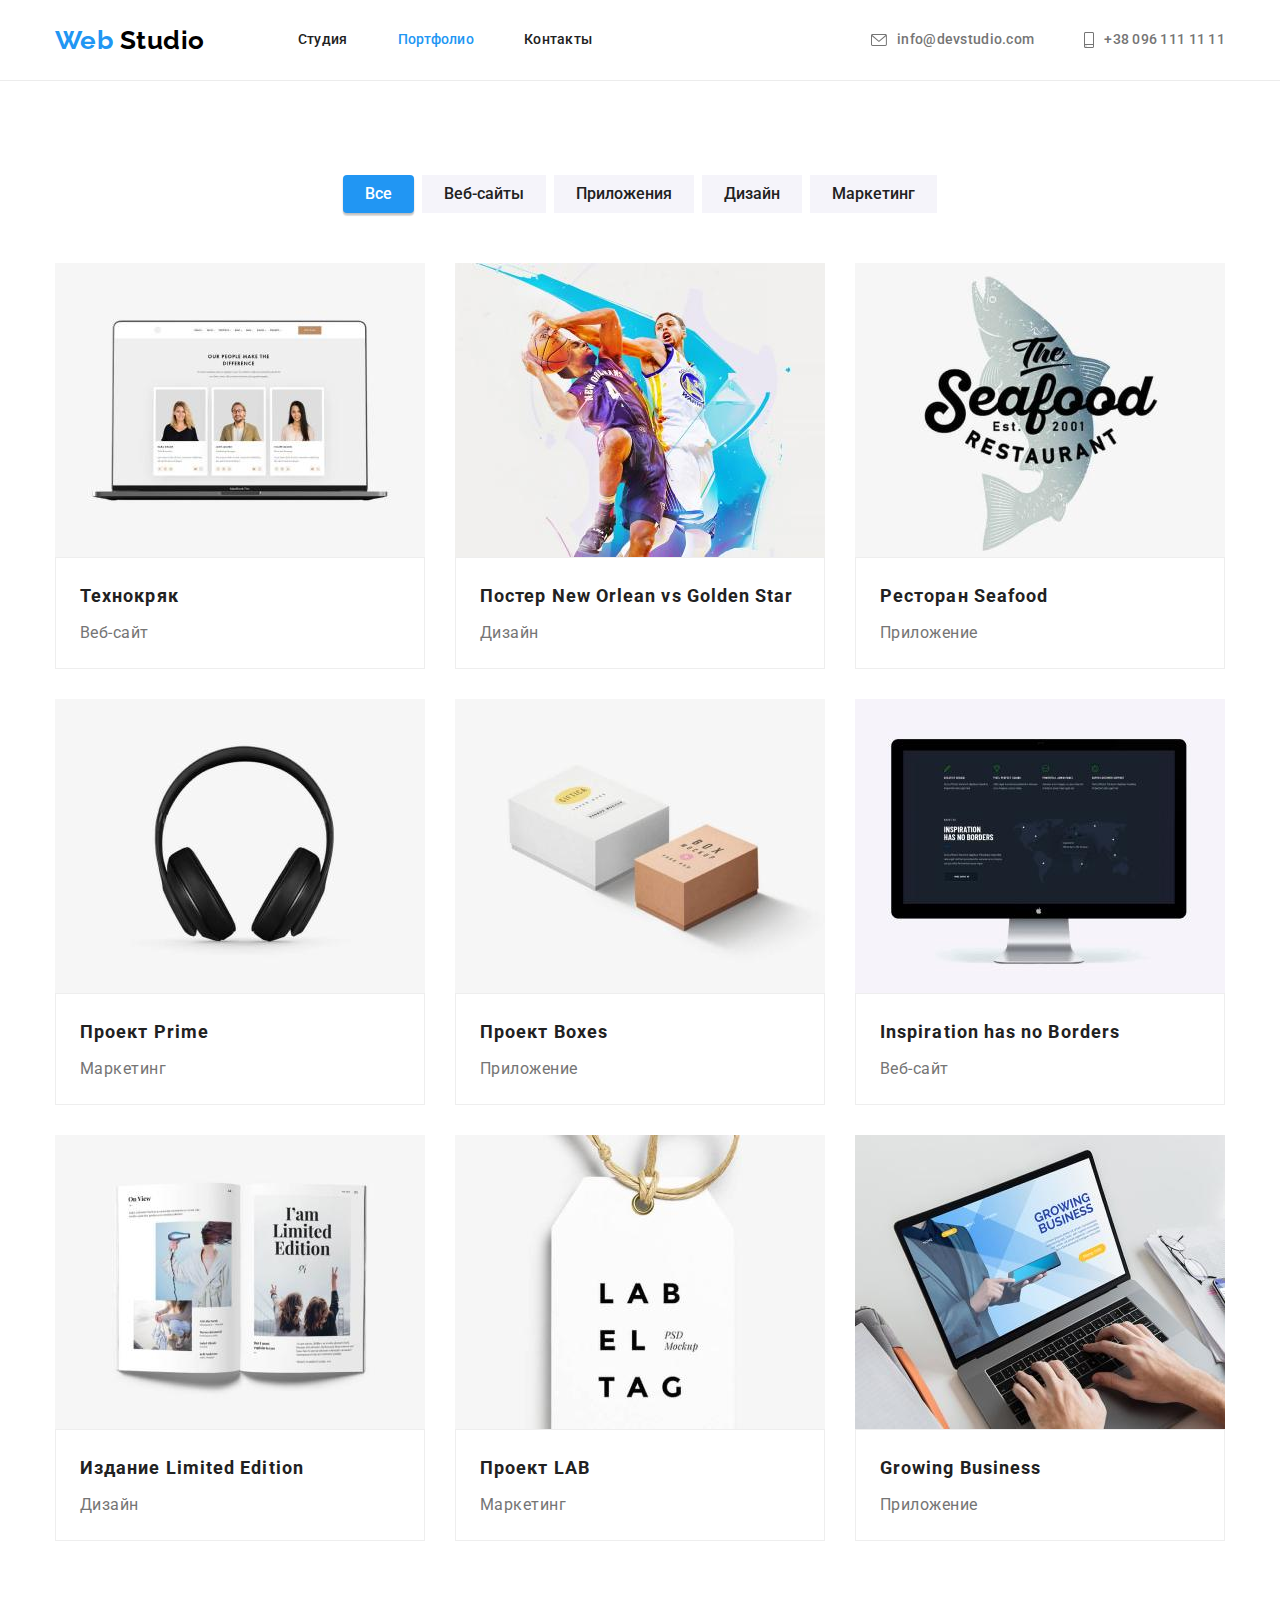
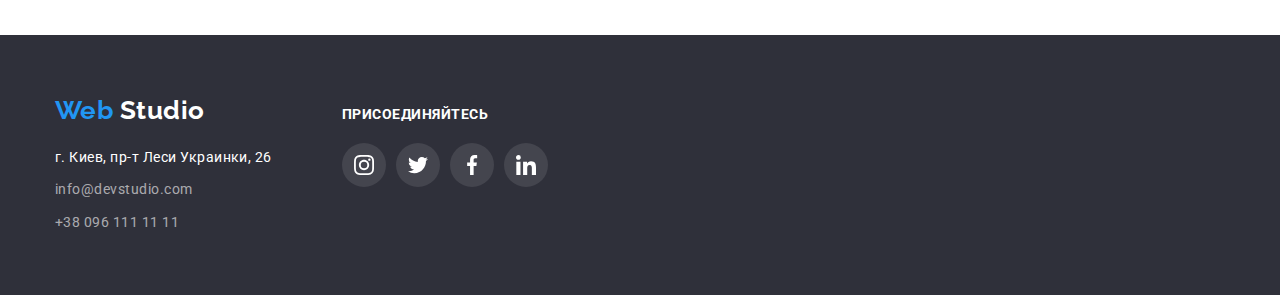
==== portfolio.html @ b8093988 "Перенесены итоги предыдущего ДЗ" ====
<!DOCTYPE html>
<html lang="ru">
	<head>
		<meta charset="UTF-8" />
		<meta http-equiv="X-UA-Compatible" content="IE=edge" />
		<meta name="viewport" content="width=device-width, initial-scale=1.0" />
		<title>Портфолио</title>
		<link rel="preconnect" href="https://fonts.googleapis.com" />
		<link rel="preconnect" href="https://fonts.gstatic.com" crossorigin />
		<link
			href="https://fonts.googleapis.com/css2?family=Raleway:wght@700&family=Roboto:wght@400;500;700;900&display=swap"
			rel="stylesheet"
		/>
		<link rel="stylesheet" href="https://cdnjs.cloudflare.com/ajax/libs/modern-normalize/1.1.0/modern-normalize.css" />
		<link rel="stylesheet" href="./css/styles.css" />
	</head>

	<body>
		<!-- Шапка страницы -->
		<header class="header">
			<div class="container header-container">
				<nav class="header-nav">
					<a class="header-logo link" href="./index.html" lang="en">
						<span class="accent">Web</span>
						Studio
					</a>
					<ul class="nav-list list">
						<li class="nav-item">
							<a class="nav-link link" href="./index.html">Студия</a>
						</li>
						<li class="nav-item">
							<a class="nav-link link current" href="./portfolio.html">Портфолио</a>
						</li>
						<li class="nav-item"><a class="nav-link link" href="">Контакты</a></li>
					</ul>
				</nav>
				<ul class="contact-list list">
					<li class="contact-item">
						<a class="contact-link link" href="mailto:info@devstudio.com">
							<svg class="header-contact-icon" width="16" height="12">
								<use href="./images/icons.svg#icon-envelope"></use>
							</svg>
							info@devstudio.com
						</a>
					</li>
					<li class="contact-item">
						<a class="contact-link link" href="tel:+380961111111">
							<svg class="header-contact-icon" width="10" height="16">
								<use href="./images/icons.svg#icon-phone"></use>
							</svg>
							+38 096 111 11 11
						</a>
					</li>
				</ul>
			</div>
		</header>
		<!-- Уникальный контент страницы -->
		<main>
			<section class="portfolio section">
				<div class="container">
					<h1 class="visually-hidden">Работы</h1>
					<ul class="filter-list list">
						<li class="filter-item">
							<button type="button" class="filter-btn current-btn">Все</button>
						</li>
						<li class="filter-item">
							<button type="button" class="filter-btn">Веб-сайты</button>
						</li>
						<li class="filter-item">
							<button type="button" class="filter-btn">Приложения</button>
						</li>
						<li class="filter-item">
							<button type="button" class="filter-btn">Дизайн</button>
						</li>
						<li class="filter-item">
							<button type="button" class="filter-btn">Маркетинг</button>
						</li>
					</ul>
					<ul class="portfolio-list list">
						<li class="portfolio-item">
							<a href="" class="portfolio-link link">
								<img src="./images/project-1.jpg" alt="экран ноутбука" width="370" />
								<div class="portfolio-wrap">
									<h2 class="portfolio-titles">Технокряк</h2>
									<p class="portfolio-category">Веб-сайт</p>
								</div>
							</a>
						</li>
						<li class="portfolio-item">
							<a href="" class="portfolio-link link">
								<img src="./images/project-2.jpg" alt="два баскетболиста с мячом" width="370" />
								<div class="portfolio-wrap">
									<h2 class="portfolio-titles">
										Постер
										<span lang="en">New Orlean vs Golden Star</span>
									</h2>
									<p class="portfolio-category">Дизайн</p>
								</div>
							</a>
						</li>
						<li class="portfolio-item">
							<a href="" class="portfolio-link link">
								<img src="./images/project-3.jpg" alt="надпись с фоном в виде рыбы" width="370" />
								<div class="portfolio-wrap">
									<h2 class="portfolio-titles">
										Ресторан
										<span lang="en">Seafood</span>
									</h2>
									<p class="portfolio-category">Приложение</p>
								</div>
							</a>
						</li>
						<li class="portfolio-item">
							<a href="" class="portfolio-link link">
								<img src="./images/project-4.jpg" alt="наушники" width="370" />
								<div class="portfolio-wrap">
									<h2 class="portfolio-titles">
										Проект
										<span lang="en">Prime</span>
									</h2>
									<p class="portfolio-category">Маркетинг</p>
								</div>
							</a>
						</li>
						<li class="portfolio-item">
							<a href="" class="portfolio-link link">
								<img src="./images/project-5.jpg" alt="коробки" width="370" />
								<div class="portfolio-wrap">
									<h2 class="portfolio-titles">
										Проект
										<span lang="en">Boxes</span>
									</h2>
									<p class="portfolio-category">Приложение</p>
								</div>
							</a>
						</li>
						<li class="portfolio-item">
							<a href="" class="portfolio-link link">
								<img src="./images/project-6.jpg" alt="монитор" width="370" />
								<div class="portfolio-wrap">
									<h2 class="portfolio-titles" lang="en">Inspiration has no Borders</h2>
									<p class="portfolio-category">Веб-сайт</p>
								</div>
							</a>
						</li>
						<li class="portfolio-item">
							<a href="" class="portfolio-link link">
								<img src="./images/project-7.jpg" alt="разворот журнала" width="370" />
								<div class="portfolio-wrap">
									<h2 class="portfolio-titles">
										Издание
										<span lang="en">Limited Edition</span>
									</h2>
									<p class="portfolio-category">Дизайн</p>
								</div>
							</a>
						</li>
						<li class="portfolio-item">
							<a href="" class="portfolio-link link">
								<img src="./images/project-8.jpg" alt="белая бирка" width="370" />
								<div class="portfolio-wrap">
									<h2 class="portfolio-titles">
										Проект
										<span lang="en">LAB</span>
									</h2>
									<p class="portfolio-category">Маркетинг</p>
								</div>
							</a>
						</li>
						<li class="portfolio-item">
							<a href="" class="portfolio-link link">
								<img src="./images/project-9.jpg" alt="человек работает за ноутбуком" width="370" />
								<div class="portfolio-wrap">
									<h2 class="portfolio-titles" lang="en">Growing Business</h2>
									<p class="portfolio-category">Приложение</p>
								</div>
							</a>
						</li>
					</ul>
				</div>
			</section>
		</main>
		<footer class="footer">
			<div class="container">
				<div class="footer-container">
					<a class="footer-logo link" href="./index.html">
						<span class="accent">Web</span>
						Studio
					</a>
					<address class="footer-address">
						<ul class="footer-list list">
							<li class="footer-item">
								<a
									class="footer-map link"
									href="https://goo.gl/maps/WgoKR5kKBHzv3oiY9"
									target="_blank"
									rel="noopener noreferrer"
								>
									г. Киев, пр-т Леси Украинки, 26
								</a>
							</li>
							<li class="footer-item">
								<a class="footer-contact link" href="mailto:info@devstudio.com">info@devstudio.com</a>
							</li>
							<li class="footer-item">
								<a class="footer-contact link" href="tel:+380961111111">+38 096 111 11 11</a>
							</li>
						</ul>
					</address>
				</div>
				<div class="footer-container">
					<p class="join-title">присоединяйтесь</p>
					<ul class="footer-social-list list">
						<li class="footer-social-item">
							<a href="" class="footer-social-link">
								<svg class="footer-social-icon" width="20" height="20">
									<use href="./images/icons.svg#icon-instagram"></use>
								</svg>
							</a>
						</li>
						<li class="footer-social-item">
							<a href="" class="footer-social-link">
								<svg class="footer-social-icon" width="20" height="20">
									<use href="./images/icons.svg#icon-twitter"></use>
								</svg>
							</a>
						</li>
						<li class="footer-social-item">
							<a href="" class="footer-social-link">
								<svg class="footer-social-icon" width="20" height="20">
									<use href="./images/icons.svg#icon-facebook"></use>
								</svg>
							</a>
						</li>
						<li class="footer-social-item">
							<a href="" class="footer-social-link">
								<svg class="footer-social-icon" width="20" height="20">
									<use href="./images/icons.svg#icon-linkedin"></use>
								</svg>
							</a>
						</li>
					</ul>
				</div>
			</div>
		</footer>
	</body>
</html>
---- css/styles.css ----
:root {
	--main-text-color: #757575;
	--main-title-color: #212121;
	--main-logo-color: #000000;
	--accent-color: #2196f3;
	--secondary-title-color: #ffffff;
	--third-link-color: rgba(255, 255, 255, 0.6);
	--secondary-bgr-color: #2f303a;
	--team-bgr-color: #f5f4fa;
	--border-color: #ececec;
}
body {
	font-family: "Roboto", sans-serif;
	letter-spacing: 0.03em;
	color: var(--main-title-color);
	background-color: var(--secondary-title-color);
}
p,
h1,
h2,
h3,
h4,
h5,
h6 {
	margin: 0;
}
ul {
	margin: 0;
	padding: 0;
}
img {
	display: block;
	max-width: 100%;
	height: auto;
}
.container {
	width: 1200px;
	padding-left: 15px;
	padding-right: 15px;
	margin: 0 auto;
}
.section {
	padding-top: 94px;
	padding-bottom: 94px;
}

.list {
	list-style: none;
}
.link {
	text-decoration: none;
}
.visually-hidden {
	position: absolute;
	white-space: nowrap;
	width: 1px;
	height: 1px;
	overflow: hidden;
	border: 0;
	padding: 0;
	clip: rect(0 0 0 0);
	clip-path: inset(50%);
	margin: -1px;
}
/* ---------------------------------HEADER---------------------------- */
.header-container,
.header-nav,
.nav-list {
	display: flex;
	align-items: center;
}
.contact-list {
	display: flex;
	margin-left: auto;
}
.contact-link {
	display: flex;
	align-items: center;
}

.header {
	border-bottom: 1px solid var(--border-color);
}
.nav-item:not(:last-child),
.contact-item:not(:last-child) {
	margin-right: 50px;
}
.header-logo {
	font-family: Raleway;
	font-weight: 700;
	font-size: 26px;
	line-height: 1.19;
	color: var(--main-logo-color);

	margin-right: 93px;
	padding-top: 24px;
	padding-bottom: 24px;
}
.nav-link {
	font-weight: 500;
	font-size: 14px;
	line-height: 1.14;
	letter-spacing: 0.02em;
	color: var(--main-title-color);

	display: block;
	padding-top: 32px;
	padding-bottom: 32px;
}
.accent,
.current {
	color: var(--accent-color);
}
.contact-link {
	font-weight: 500;
	font-size: 14px;
	line-height: 1.14;
	letter-spacing: 0.02em;
	color: var(--main-text-color);

	padding-top: 32px;
	padding-bottom: 32px;
}
.nav-link:hover,
.nav-link:focus,
.contact-link:hover,
.contact-link:focus,
.footer-contact:hover,
.footer-contact:focus {
	color: var(--accent-color);
}
.header-contact-icon {
	fill: currentColor;
	margin-right: 10px;
}
/* ---------------------------HERO--------------------------- */
.hero {
	background-color: var(--secondary-bgr-color);

	text-align: center;
	padding-top: 200px;
	padding-bottom: 200px;
}
.overlay {
	height: 600px;
	max-width: 1600px;
	margin-left: auto;
	margin-right: auto;
	background-image: linear-gradient(rgba(47, 48, 58, 0.4), rgba(47, 48, 58, 0.4)), url(../images/hero.jpg);
	background-size: cover;
	background-repeat: no-repeat;
	background-position: center;
}
.hero-title {
	font-weight: 900;
	font-size: 44px;
	line-height: 1.36;
	text-align: center;
	letter-spacing: 0.06em;
	text-transform: uppercase;
	color: var(--secondary-title-color);

	margin-bottom: 30px;
}
.button {
	font-family: inherit;
	font-weight: 700;
	font-size: 16px;
	line-height: 1.87;
	letter-spacing: 0.06em;
	color: var(--secondary-title-color);
	background-color: var(--accent-color);
	cursor: pointer;

	border: 0;
	border-radius: 4px;
	padding: 10px 32px;
}
/* ---------------------------ADVANTAGE SECTION----------------- */
.advantage-list {
	display: flex;
}
.advantage-item {
	width: 270px;
}
.advantage-item:not(:last-child) {
	margin-right: 30px;
}
.advantage-container-icon {
	width: 270px;
	height: 120px;
	display: flex;
	align-items: center;
	justify-content: center;
	margin-bottom: 30px;
	background: var(--team-bgr-color);
	border-radius: 4px;
}
.advantage-title {
	font-size: 14px;
	line-height: 1.14;
	text-transform: uppercase;
	margin-bottom: 10px;
}
.advantage-text {
	font-size: 14px;
	line-height: 1.71;
	color: var(--main-text-color);
}
/* ---------------------------OUR WORK-------------------------- */
.work-section {
	padding-top: 0;
}
.work-title {
	font-size: 36px;
	line-height: 1.17;
	text-align: center;

	margin-bottom: 50px;
}
.work-list {
	display: flex;
}
.work-item:not(:last-child) {
	margin-right: 30px;
}
/* ----------------------------TEAM------------------------------ */
.team {
	background-color: var(--team-bgr-color);
}
.team-title {
	font-size: 36px;
	line-height: 1.17;
	text-align: center;

	margin-bottom: 50px;
}
.team-list {
	display: flex;
	margin-right: -30px;
}
.team-item {
	margin-right: 30px;

	border-radius: 0px 0px 4px 4px;
	background: #ffffff;
	box-shadow: 0px 1px 3px rgba(0, 0, 0, 0.12), 0px 1px 1px rgba(0, 0, 0, 0.14), 0px 2px 1px rgba(0, 0, 0, 0.2);
}

.team-member {
	padding-top: 30px;
	padding-bottom: 30px;
}
.team-name {
	font-weight: 500;
	font-size: 16px;
	line-height: 1.19;
	text-align: center;

	margin-bottom: 10px;
}
.team-position {
	font-size: 16px;
	line-height: 1.19;
	text-align: center;
	color: var(--main-text-color);

	margin-bottom: 16px;
}
.team-social-list {
	display: flex;
	justify-content: center;
}

.team-social-item {
	width: 44px;
	height: 44px;
}

.team-social-item:not(:last-child) {
	margin-right: 10px;
}

.team-social-link {
	width: 100%;
	height: 100%;
	border-radius: 50%;
	display: flex;
	align-items: center;
	justify-content: center;
	background-color: var(--secondary-title-color);
	color: #afb1b8;
}

.team-social-icon {
	fill: currentColor;
}

.team-social-link:hover,
.team-social-link:focus {
	background-color: var(--accent-color);
	color: var(--secondary-title-color);
}
/* ----------------------------CLIENTS--------------------------*/
.clients-title {
	font-size: 36px;
	line-height: 1.17;
	text-align: center;

	margin-bottom: 50px;
}
.clients-list {
	display: flex;
	justify-content: center;
}
.clients-item {
	width: 170px;
	height: 92px;
}
.clients-item:not(:last-child) {
	margin-right: 30px;
}
.clients-link {
	display: flex;
	align-items: center;
	justify-content: center;
	border: 1px solid #afb1b8;
	border-radius: 4px;
	width: 100%;
	height: 100%;
	color: #afb1b8;
}
.clients-icon {
	fill: currentColor;
}
.clients-link:hover,
.clients-link:focus {
	color: var(--accent-color);
	border: 1px solid var(--accent-color);
}
/* ----------------------------PORTFOLIO--------------------------*/
.filter-list {
	display: flex;
	justify-content: center;
	margin-bottom: 50px;
}
.filter-item:not(:last-child) {
	margin-right: 8px;
}
.filter-btn {
	font-family: inherit;
	font-weight: 500;
	font-size: 16px;
	line-height: 1.62;
	text-align: center;
	color: var(--main-title-color);
	background-color: var(--team-bgr-color);
	cursor: pointer;

	padding: 6px 22px;
	border: 0;
}
.filter-btn:hover,
.filter-btn:focus,
.current-btn {
	color: var(--secondary-title-color);
	background-color: var(--accent-color);
	box-shadow: 0px 3px 1px rgba(0, 0, 0, 0.1), 0px 1px 2px rgba(0, 0, 0, 0.08), 0px 2px 2px rgba(0, 0, 0, 0.12);
	border-radius: 4px;
	border: 0;
}
.portfolio-list {
	display: flex;
	flex-wrap: wrap;
	margin-right: -30px;
	margin-bottom: -30px;
}
.portfolio-item {
	flex-basis: calc(100% / 3 - 30px);
	margin-right: 30px;
	margin-bottom: 30px;
}
.portfolio-link {
	display: block;
}
.portfolio-link:hover,
.portfolio-link:focus {
	box-shadow: 0px 1px 1px rgba(0, 0, 0, 0.12), 0px 4px 4px rgba(0, 0, 0, 0.06), 1px 4px 6px rgba(0, 0, 0, 0.16);
}
.portfolio-wrap {
	background: var(--secondary-title-color);
	border: 1px solid #eeeeee;
	padding: 20px 24px;
}
.portfolio-titles {
	font-size: 18px;
	line-height: 2;
	letter-spacing: 0.06em;
	color: var(--main-title-color);
	margin-bottom: 4px;
}

.portfolio-category {
	font-size: 16px;
	line-height: 1.87;
	color: var(--main-text-color);
}

/* ----------------------------FOOTER--------------------------- */
.footer {
	background-color: var(--secondary-bgr-color);

	padding-top: 60px;
	padding-bottom: 60px;
}
.footer > .container {
	display: flex;
	align-items: baseline;
}
.footer-container:not(:last-child) {
	margin-right: 70px;
}
.footer-logo {
	font-family: Raleway;
	font-weight: 700;
	font-size: 26px;
	line-height: 1.19;
	color: var(--secondary-title-color);

	display: block;
	margin-bottom: 20px;
}
.footer-address {
	font-style: normal;
	font-size: 14px;
	line-height: 1.71;
}
.footer-item:not(:last-child) {
	margin-bottom: 9px;
}
.footer-map {
	color: var(--secondary-title-color);
}
.footer-contact {
	color: var(--third-link-color);
}
.join-title {
	font-weight: 700;
	font-size: 14px;
	line-height: 1.14;
	text-transform: uppercase;
	color: var(--secondary-title-color);

	margin-bottom: 20px;
}
.footer-social-list {
	display: flex;
	justify-content: center;
	align-items: center;
}

.footer-social-item {
	width: 44px;
	height: 44px;
}

.footer-social-item:not(:last-child) {
	margin-right: 10px;
}

.footer-social-link {
	width: 100%;
	height: 100%;
	border-radius: 50%;
	display: flex;
	align-items: center;
	justify-content: center;
	background-color: rgba(255, 255, 255, 0.1);
	color: var(--secondary-title-color);
}

.footer-social-icon {
	fill: currentColor;
}

.footer-social-link:hover,
.footer-social-link:focus {
	background-color: var(--accent-color);
}
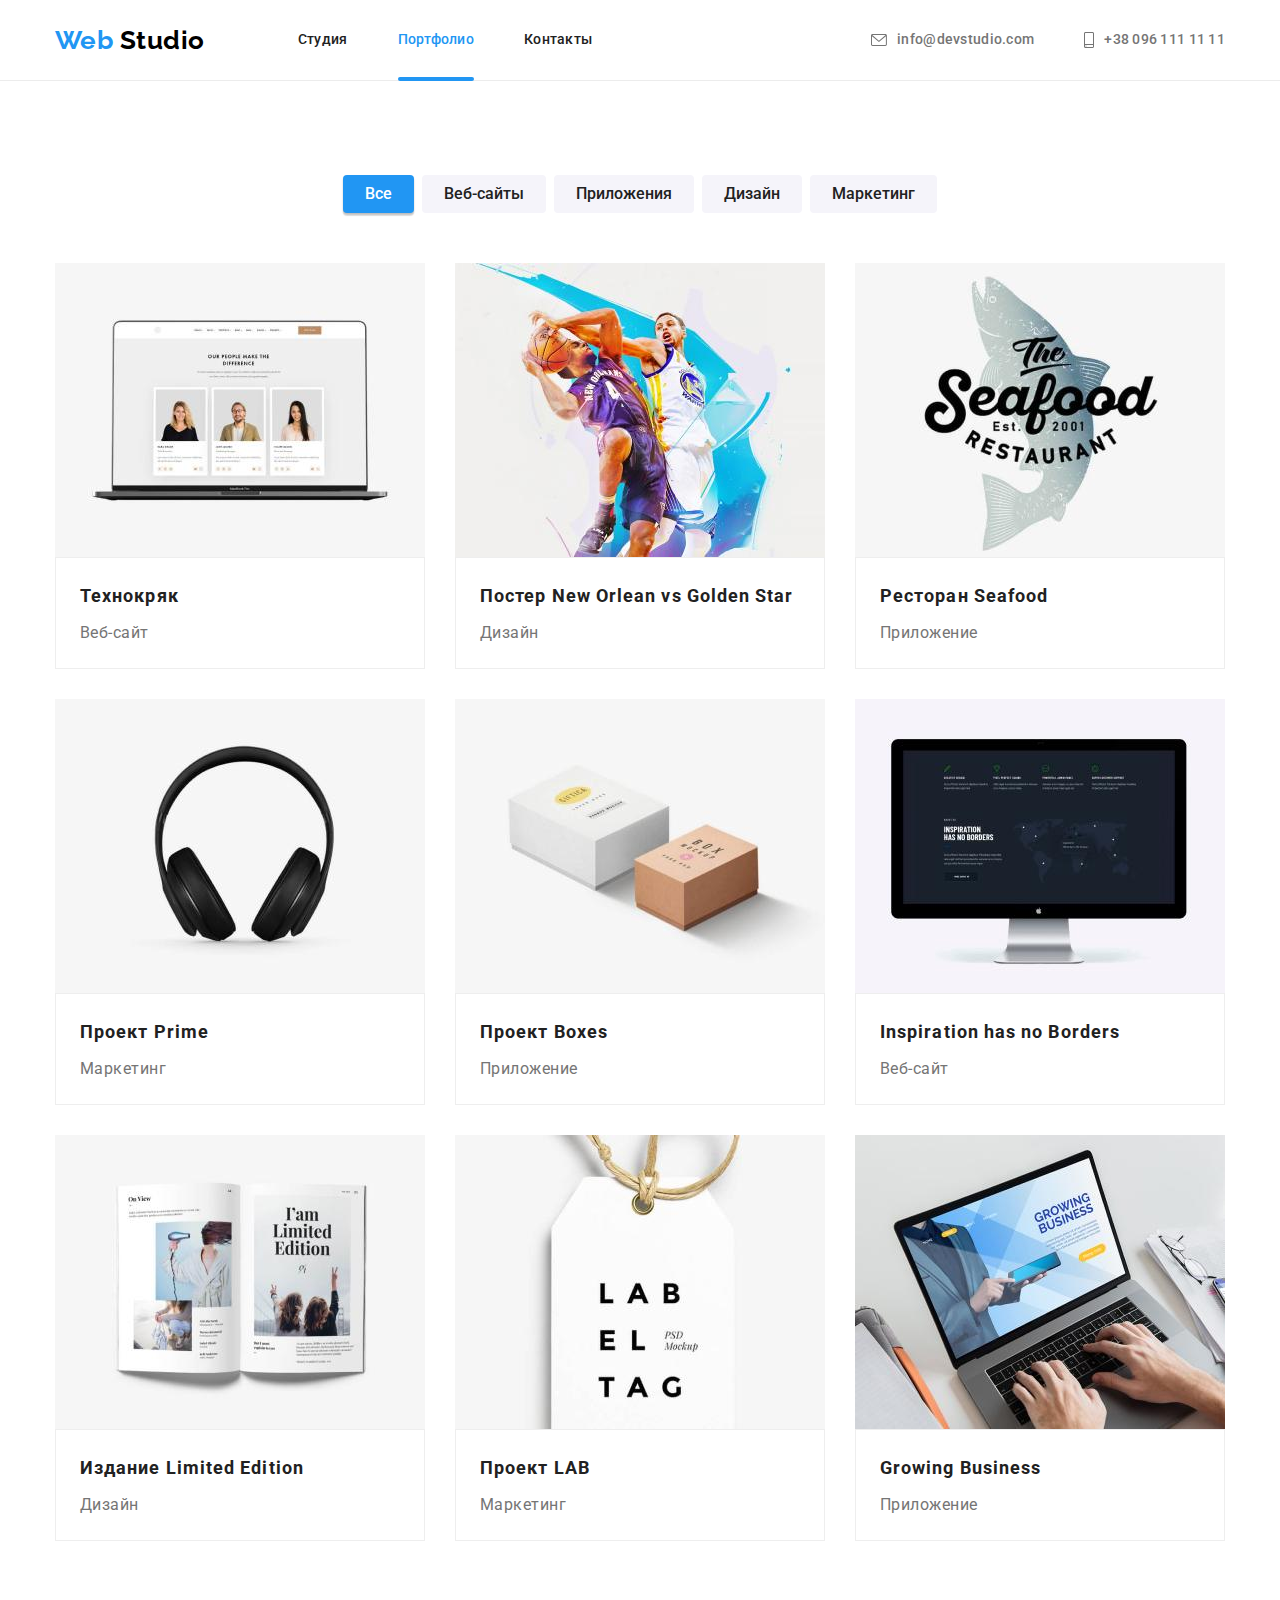
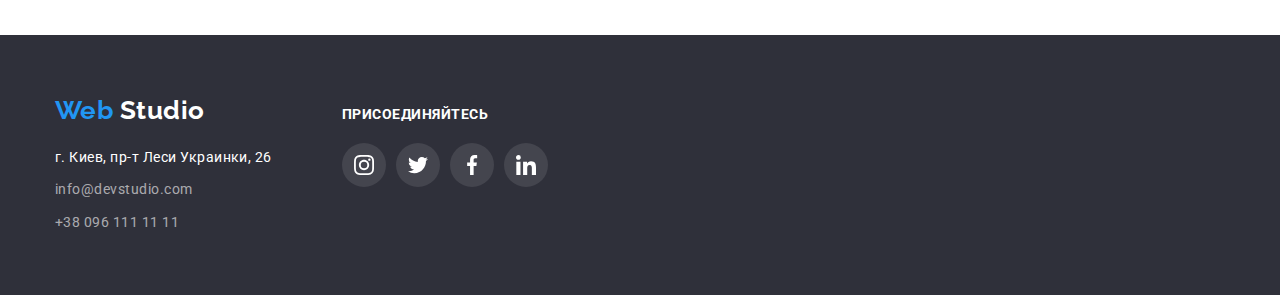
==== commit ddf97ac6: "Добавлена анимация декоративных эффектов и модальное окно" ====
--- a/portfolio.html
+++ b/portfolio.html
@@ -79,7 +79,13 @@
 					<ul class="portfolio-list list">
 						<li class="portfolio-item">
 							<a href="" class="portfolio-link link">
-								<img src="./images/project-1.jpg" alt="экран ноутбука" width="370" />
+								<div class="portfolio-overlay">
+									<img src="./images/project-1.jpg" alt="экран ноутбука" width="370" />
+									<p class="portfolio-text">
+										Технокряк это современная площадка распространения коронавируса. Компании используют эту платформу
+										для цифрового шпионажа и атак на защищённые сервера конкурентов.
+									</p>
+								</div>
 								<div class="portfolio-wrap">
 									<h2 class="portfolio-titles">Технокряк</h2>
 									<p class="portfolio-category">Веб-сайт</p>
@@ -88,7 +94,13 @@
 						</li>
 						<li class="portfolio-item">
 							<a href="" class="portfolio-link link">
-								<img src="./images/project-2.jpg" alt="два баскетболиста с мячом" width="370" />
+								<div class="portfolio-overlay">
+									<img src="./images/project-2.jpg" alt="два баскетболиста с мячом" width="370" />
+									<p class="portfolio-text">
+										Технокряк это современная площадка распространения коронавируса. Компании используют эту платформу
+										для цифрового шпионажа и атак на защищённые сервера конкурентов.
+									</p>
+								</div>
 								<div class="portfolio-wrap">
 									<h2 class="portfolio-titles">
 										Постер
@@ -100,7 +112,13 @@
 						</li>
 						<li class="portfolio-item">
 							<a href="" class="portfolio-link link">
-								<img src="./images/project-3.jpg" alt="надпись с фоном в виде рыбы" width="370" />
+								<div class="portfolio-overlay">
+									<img src="./images/project-3.jpg" alt="надпись с фоном в виде рыбы" width="370" />
+									<p class="portfolio-text">
+										Технокряк это современная площадка распространения коронавируса. Компании используют эту платформу
+										для цифрового шпионажа и атак на защищённые сервера конкурентов.
+									</p>
+								</div>
 								<div class="portfolio-wrap">
 									<h2 class="portfolio-titles">
 										Ресторан
@@ -112,7 +130,13 @@
 						</li>
 						<li class="portfolio-item">
 							<a href="" class="portfolio-link link">
-								<img src="./images/project-4.jpg" alt="наушники" width="370" />
+								<div class="portfolio-overlay">
+									<img src="./images/project-4.jpg" alt="наушники" width="370" />
+									<p class="portfolio-text">
+										Технокряк это современная площадка распространения коронавируса. Компании используют эту платформу
+										для цифрового шпионажа и атак на защищённые сервера конкурентов.
+									</p>
+								</div>
 								<div class="portfolio-wrap">
 									<h2 class="portfolio-titles">
 										Проект
@@ -124,7 +148,13 @@
 						</li>
 						<li class="portfolio-item">
 							<a href="" class="portfolio-link link">
-								<img src="./images/project-5.jpg" alt="коробки" width="370" />
+								<div class="portfolio-overlay">
+									<img src="./images/project-5.jpg" alt="коробки" width="370" />
+									<p class="portfolio-text">
+										Технокряк это современная площадка распространения коронавируса. Компании используют эту платформу
+										для цифрового шпионажа и атак на защищённые сервера конкурентов.
+									</p>
+								</div>
 								<div class="portfolio-wrap">
 									<h2 class="portfolio-titles">
 										Проект
@@ -136,7 +166,13 @@
 						</li>
 						<li class="portfolio-item">
 							<a href="" class="portfolio-link link">
-								<img src="./images/project-6.jpg" alt="монитор" width="370" />
+								<div class="portfolio-overlay">
+									<img src="./images/project-6.jpg" alt="монитор" width="370" />
+									<p class="portfolio-text">
+										Технокряк это современная площадка распространения коронавируса. Компании используют эту платформу
+										для цифрового шпионажа и атак на защищённые сервера конкурентов.
+									</p>
+								</div>
 								<div class="portfolio-wrap">
 									<h2 class="portfolio-titles" lang="en">Inspiration has no Borders</h2>
 									<p class="portfolio-category">Веб-сайт</p>
@@ -145,7 +181,13 @@
 						</li>
 						<li class="portfolio-item">
 							<a href="" class="portfolio-link link">
-								<img src="./images/project-7.jpg" alt="разворот журнала" width="370" />
+								<div class="portfolio-overlay">
+									<img src="./images/project-7.jpg" alt="разворот журнала" width="370" />
+									<p class="portfolio-text">
+										Технокряк это современная площадка распространения коронавируса. Компании используют эту платформу
+										для цифрового шпионажа и атак на защищённые сервера конкурентов.
+									</p>
+								</div>
 								<div class="portfolio-wrap">
 									<h2 class="portfolio-titles">
 										Издание
@@ -157,7 +199,13 @@
 						</li>
 						<li class="portfolio-item">
 							<a href="" class="portfolio-link link">
-								<img src="./images/project-8.jpg" alt="белая бирка" width="370" />
+								<div class="portfolio-overlay">
+									<img src="./images/project-8.jpg" alt="белая бирка" width="370" />
+									<p class="portfolio-text">
+										Технокряк это современная площадка распространения коронавируса. Компании используют эту платформу
+										для цифрового шпионажа и атак на защищённые сервера конкурентов.
+									</p>
+								</div>
 								<div class="portfolio-wrap">
 									<h2 class="portfolio-titles">
 										Проект
@@ -169,7 +217,13 @@
 						</li>
 						<li class="portfolio-item">
 							<a href="" class="portfolio-link link">
-								<img src="./images/project-9.jpg" alt="человек работает за ноутбуком" width="370" />
+								<div class="portfolio-overlay">
+									<img src="./images/project-9.jpg" alt="человек работает за ноутбуком" width="370" />
+									<p class="portfolio-text">
+										Технокряк это современная площадка распространения коронавируса. Компании используют эту платформу
+										для цифрового шпионажа и атак на защищённые сервера конкурентов.
+									</p>
+								</div>
 								<div class="portfolio-wrap">
 									<h2 class="portfolio-titles" lang="en">Growing Business</h2>
 									<p class="portfolio-category">Приложение</p>
--- a/css/styles.css
+++ b/css/styles.css
@@ -8,6 +8,9 @@
 	--secondary-bgr-color: #2f303a;
 	--team-bgr-color: #f5f4fa;
 	--border-color: #ececec;
+
+	--transition-duration: 250ms;
+	--transition-timing-function: cubic-bezier(0.4, 0, 0.2, 1);
 }
 body {
 	font-family: "Roboto", sans-serif;
@@ -97,20 +100,36 @@
 	padding-bottom: 24px;
 }
 .nav-link {
+	display: block;
+	padding-top: 32px;
+	padding-bottom: 32px;
+
 	font-weight: 500;
 	font-size: 14px;
 	line-height: 1.14;
 	letter-spacing: 0.02em;
 	color: var(--main-title-color);
 
-	display: block;
-	padding-top: 32px;
-	padding-bottom: 32px;
+	transition: color var(--transition-duration) var(--transition-timing-function);
 }
 .accent,
 .current {
 	color: var(--accent-color);
 }
+.nav-item {
+	position: relative;
+}
+.current::after {
+	content: "";
+	position: absolute;
+	bottom: -1px;
+	right: 0;
+	width: 100%;
+	height: 4px;
+	background: var(--accent-color);
+	border-radius: 2px;
+}
+
 .contact-link {
 	font-weight: 500;
 	font-size: 14px;
@@ -120,13 +139,12 @@
 
 	padding-top: 32px;
 	padding-bottom: 32px;
+	transition: color var(--transition-duration) var(--transition-timing-function);
 }
 .nav-link:hover,
 .nav-link:focus,
 .contact-link:hover,
-.contact-link:focus,
-.footer-contact:hover,
-.footer-contact:focus {
+.contact-link:focus {
 	color: var(--accent-color);
 }
 .header-contact-icon {
@@ -176,6 +194,54 @@
 	border-radius: 4px;
 	padding: 10px 32px;
 }
+.backdrop {
+	position: fixed;
+	top: 0;
+	left: 0;
+	width: 100vw;
+	height: 100vh;
+	background: rgba(0, 0, 0, 0.2);
+	opacity: 1;
+	transition: opacity var(--transition-duration) var(--transition-timing-function),
+		visibility var(--transition-duration) var(--transition-timing-function);
+}
+.backdrop.is-hidden {
+	visibility: hidden;
+	opacity: 0;
+	pointer-events: none;
+}
+.modal {
+	position: absolute;
+	top: 50%;
+	left: 50%;
+	min-width: 528px;
+	min-height: 581px;
+	transform: translate(-50%, -50%) scale(1);
+	transition: transform var(--transition-duration) var(--transition-timing-function);
+	background: var(--secondary-title-color);
+	box-shadow: 0px 1px 3px rgba(0, 0, 0, 0.12), 0px 1px 1px rgba(0, 0, 0, 0.14), 0px 2px 1px rgba(0, 0, 0, 0.2);
+	border-radius: 4px;
+}
+.backdrop.is-hidden .modal {
+	transform: translate(-50%, -50%) scale(0.9);
+}
+.btn-close {
+	position: absolute;
+	right: 8px;
+	top: 8px;
+	display: flex;
+	align-items: center;
+	justify-content: center;
+	width: 30px;
+	height: 30px;
+	background: var(--secondary-title-color);
+	border: 1px solid rgba(0, 0, 0, 0.1);
+	border-radius: 50%;
+	cursor: pointer;
+}
+.btn-close-icon {
+	fill: var(--main-logo-color);
+}
 /* ---------------------------ADVANTAGE SECTION----------------- */
 .advantage-list {
 	display: flex;
@@ -187,11 +253,11 @@
 	margin-right: 30px;
 }
 .advantage-container-icon {
+	display: flex;
+	align-items: center;
+	justify-content: center;
 	width: 270px;
 	height: 120px;
-	display: flex;
-	align-items: center;
-	justify-content: center;
 	margin-bottom: 30px;
 	background: var(--team-bgr-color);
 	border-radius: 4px;
@@ -224,6 +290,25 @@
 .work-item:not(:last-child) {
 	margin-right: 30px;
 }
+.work-item {
+	position: relative;
+}
+.work-text {
+	position: absolute;
+	width: 100%;
+	bottom: 0;
+
+	font-weight: 700;
+	font-size: 14px;
+	line-height: 1.14;
+	text-align: center;
+	text-transform: uppercase;
+	background: rgba(47, 48, 58, 0.8);
+	color: var(--secondary-title-color);
+
+	padding-top: 27px;
+	padding-bottom: 27px;
+}
 /* ----------------------------TEAM------------------------------ */
 .team {
 	background-color: var(--team-bgr-color);
@@ -282,14 +367,16 @@
 }
 
 .team-social-link {
+	display: flex;
+	align-items: center;
+	justify-content: center;
 	width: 100%;
 	height: 100%;
 	border-radius: 50%;
-	display: flex;
-	align-items: center;
-	justify-content: center;
 	background-color: var(--secondary-title-color);
 	color: #afb1b8;
+	transition: color var(--transition-duration) var(--transition-timing-function),
+		background-color var(--transition-duration) var(--transition-timing-function);
 }
 
 .team-social-icon {
@@ -329,6 +416,8 @@
 	width: 100%;
 	height: 100%;
 	color: #afb1b8;
+	transition: color var(--transition-duration) var(--transition-timing-function),
+		border var(--transition-duration) var(--transition-timing-function);
 }
 .clients-icon {
 	fill: currentColor;
@@ -356,9 +445,12 @@
 	color: var(--main-title-color);
 	background-color: var(--team-bgr-color);
 	cursor: pointer;
-
+	transition: color var(--transition-duration) var(--transition-timing-function),
+		background-color var(--transition-duration) var(--transition-timing-function),
+		box-shadow var(--transition-duration) var(--transition-timing-function);
 	padding: 6px 22px;
 	border: 0;
+	border-radius: 4px;
 }
 .filter-btn:hover,
 .filter-btn:focus,
@@ -366,8 +458,8 @@
 	color: var(--secondary-title-color);
 	background-color: var(--accent-color);
 	box-shadow: 0px 3px 1px rgba(0, 0, 0, 0.1), 0px 1px 2px rgba(0, 0, 0, 0.08), 0px 2px 2px rgba(0, 0, 0, 0.12);
+	border: 0;
 	border-radius: 4px;
-	border: 0;
 }
 .portfolio-list {
 	display: flex;
@@ -382,11 +474,34 @@
 }
 .portfolio-link {
 	display: block;
+	transition: box-shadow var(--transition-duration) var(--transition-timing-function);
 }
 .portfolio-link:hover,
 .portfolio-link:focus {
 	box-shadow: 0px 1px 1px rgba(0, 0, 0, 0.12), 0px 4px 4px rgba(0, 0, 0, 0.06), 1px 4px 6px rgba(0, 0, 0, 0.16);
 }
+.portfolio-overlay {
+	position: relative;
+	overflow: hidden;
+}
+
+.portfolio-text {
+	position: absolute;
+	height: 100%;
+	padding: 63px 24px;
+	transform: translateY(0);
+	transition: transform var(--transition-duration) var(--transition-timing-function);
+
+	font-size: 18px;
+	line-height: 1.56;
+	color: var(--secondary-title-color);
+	background: rgba(33, 150, 243, 0.9);
+}
+.portfolio-link:hover .portfolio-text,
+.portfolio-link:focus .portfolio-text {
+	transform: translateY(-100%);
+}
+
 .portfolio-wrap {
 	background: var(--secondary-title-color);
 	border: 1px solid #eeeeee;
@@ -421,14 +536,14 @@
 	margin-right: 70px;
 }
 .footer-logo {
+	display: block;
+	margin-bottom: 20px;
+
 	font-family: Raleway;
 	font-weight: 700;
 	font-size: 26px;
 	line-height: 1.19;
 	color: var(--secondary-title-color);
-
-	display: block;
-	margin-bottom: 20px;
 }
 .footer-address {
 	font-style: normal;
@@ -443,6 +558,11 @@
 }
 .footer-contact {
 	color: var(--third-link-color);
+	transition: color var(--transition-duration) var(--transition-timing-function);
+}
+.footer-contact:hover,
+.footer-contact:focus {
+	color: var(--accent-color);
 }
 .join-title {
 	font-weight: 700;
@@ -469,14 +589,15 @@
 }
 
 .footer-social-link {
+	display: flex;
+	align-items: center;
+	justify-content: center;
 	width: 100%;
 	height: 100%;
 	border-radius: 50%;
-	display: flex;
-	align-items: center;
-	justify-content: center;
 	background-color: rgba(255, 255, 255, 0.1);
 	color: var(--secondary-title-color);
+	transition: background-color var(--transition-duration) var(--transition-timing-function);
 }
 
 .footer-social-icon {
